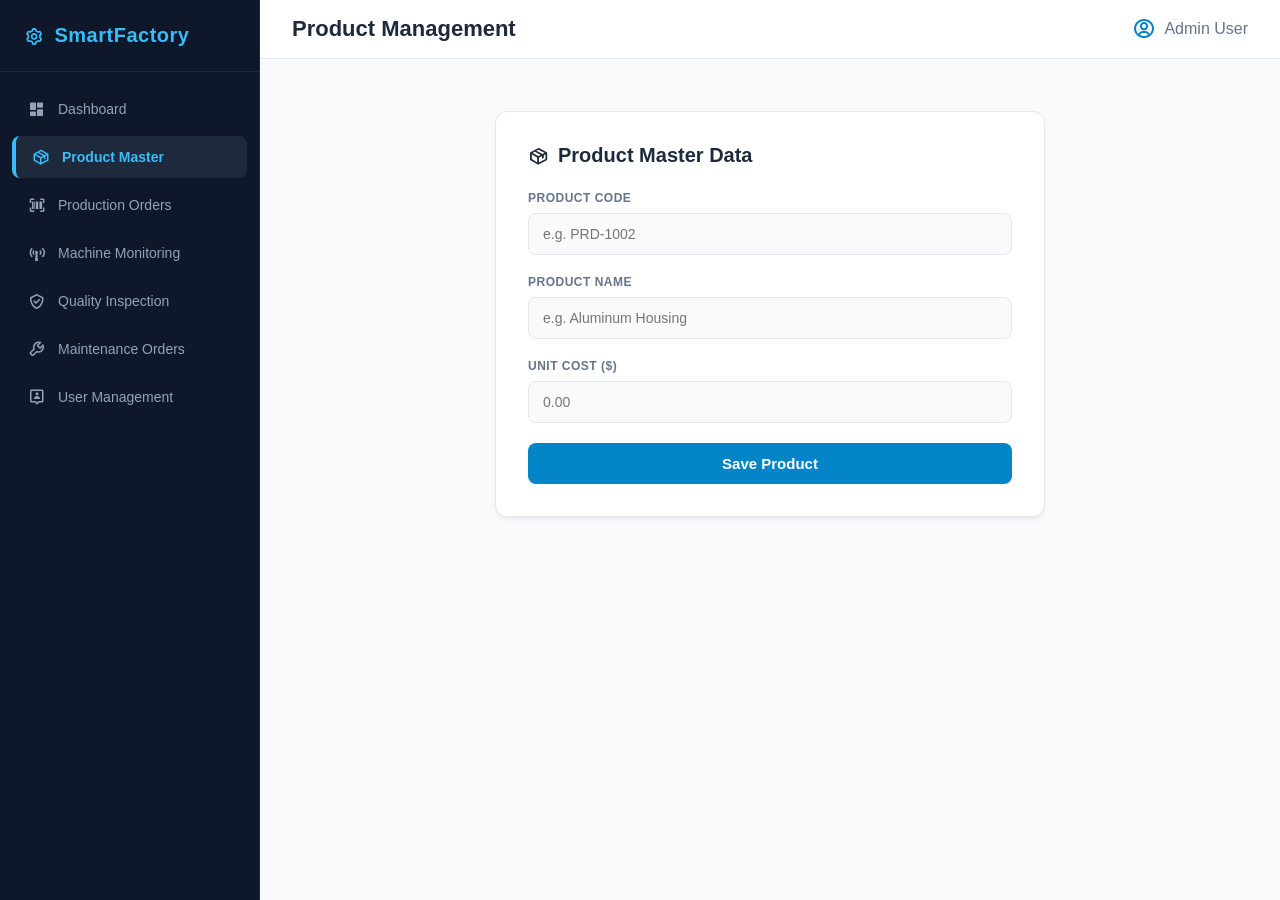
==== src/main/resources/templates/product.html @ 21ee9fc5 "Added machine page" ====
<!DOCTYPE html>
<html lang="en">
<head>
    <meta charset="UTF-8">
    <meta name="viewport" content="width=device-width, initial-scale=1.0">
    <title>Product Master Data</title>
    <link rel="stylesheet" href="../static/css/style.css">
    <link href="https://unpkg.com/boxicons@2.1.4/css/boxicons.min.css" rel="stylesheet">
</head>
<body>
 
    <nav class="sidebar">
        <div class="sidebar-brand">
            <i class='bx bx-cog bx-spin'></i>
            <span>SmartFactory</span>
        </div>
        <ul class="nav-links">
            <li><a href="index.html"><i class='bx bxs-dashboard'></i> Dashboard</a></li>
            <li><a href="product.html" class="active"><i class='bx bx-package'></i> Product Master</a></li>
            <li><a href="production.html"><i class='bx bx-barcode-reader'></i> Production Orders</a></li>
            <li><a href="machine.html"><i class='bx bx-broadcast'></i> Machine Monitoring</a></li>
            <li><a href="quality.html"><i class='bx bx-check-shield'></i> Quality Inspection</a></li>
            <li><a href="maintenance.html"><i class='bx bx-wrench'></i> Maintenance Orders</a></li>
            <li><a href="user.html"><i class='bx bx-user-pin'></i> User Management</a></li>
        </ul>
    </nav>
 
    <main class="main-content">
        <header class="top-bar">
            <h1>Product Management</h1>
            <div class="user-profile">
                <i class='bx bx-user-circle'></i>
                <span>Admin User</span>
            </div>
        </header>
 
        <div class="content-body">
            <section class="view-section active">
                <div class="form-card">
                    <h2><i class='bx bx-package'></i> Product Master Data</h2>
                    <form class="factory-form">
                        <div class="form-group">
                            <label>Product Code</label>
                            <input type="text" placeholder="e.g. PRD-1002" required>
                        </div>
                        <div class="form-group">
                            <label>Product Name</label>
                            <input type="text" placeholder="e.g. Aluminum Housing" required>
                        </div>
                        <div class="form-group">
                            <label>Unit Cost ($)</label>
                            <input type="number" step="0.01" placeholder="0.00" required>
                        </div>
                        <button type="submit" class="btn btn-primary">Save Product</button>
                    </form>
                </div>
            </section>
        </div>
    </main>
 
    <div id="toast-notification" class="toast hidden"></div>
    <script src="../static/js/script.js"></script>
</body>
</html>
---- src/main/resources/static/css/style.css ----
/* ==========================================================================
   1. SYSTEM DESIGN TOKENS & VARIABLES
   ========================================================================== */
:root {
    /* Main Layout Theme Blocks */
    --bg-primary: #f8fafc;
    --sidebar-bg: #0f172a;
    --sidebar-text: #94a3b8;
    --sidebar-active: #38bdf8;
    --card-bg: #ffffff;
    --text-main: #1e293b;
    --text-muted: #64748b;
   
    /* Semantic Action Highlights */
    --accent-color: #0284c7;
    --accent-hover: #0369a1;
    --danger-color: #ef4444;
    --danger-hover: #dc2626;
    --border-color: #e2e8f0;
   
    /* Layout Profiles & Shadows */
    --radius: 12px;
    --shadow: 0 4px 6px -1px rgb(0 0 0 / 0.05), 0 2px 4px -2px rgb(0 0 0 / 0.05);
   
    /* Global Transitions */
    --transition-speed: 0.2s;
}
 
/* ==========================================================================
   2. GLOBAL CORE RESET & BASE STYLES
   ========================================================================== */
* {
    margin: 0;
    padding: 0;
    box-sizing: border-box;
    font-family: 'Segoe UI', -apple-system, BlinkMacSystemFont, Roboto, sans-serif;
}
 
body {
    background-color: var(--bg-primary);
    color: var(--text-main);
    display: flex;
    min-height: 100vh;
    overflow-x: hidden;
}
 
/* ==========================================================================
   3. PERSISTENT SIDEBAR PANEL MECHANICS
   ========================================================================== */
.sidebar {
    width: 260px;
    background-color: var(--sidebar-bg);
    color: white;
    display: flex;
    flex-direction: column;
    position: fixed;
    height: 100vh;
    left: 0;
    top: 0;
    z-index: 100;
    border-right: 1px solid #1e293b;
}
 
.sidebar-brand {
    padding: 24px;
    font-size: 20px;
    font-weight: 700;
    letter-spacing: 0.5px;
    display: flex;
    align-items: center;
    gap: 10px;
    border-bottom: 1px solid #1e293b;
    color: var(--sidebar-active);
}
 
.nav-links {
    list-style: none;
    padding: 16px 12px;
}
 
.nav-links li {
    margin-bottom: 6px;
}
 
.nav-links a {
    display: flex;
    align-items: center;
    gap: 12px;
    padding: 12px 16px;
    color: var(--sidebar-text);
    text-decoration: none;
    font-weight: 500;
    font-size: 14px;
    border-radius: 8px;
    transition: all var(--transition-speed) ease;
}
 
.nav-links a i {
    font-size: 18px;
}
 
/* Navigation Links State Interactivity */
.nav-links a:hover {
    color: white;
    background-color: #1e293b;
}
 
.nav-links a.active {
    border-left: 4px solid var(--sidebar-active);
    background-color: #1e293b;
    color: var(--sidebar-active);
    font-weight: 600;
}
 
/* ==========================================================================
   4. WORKING COMPONENT VIEWPORT LAYOUT
   ========================================================================== */
.main-content {
    margin-left: 260px;
    flex: 1;
    display: flex;
    flex-direction: column;
    min-width: 0;
}
 
/* Top System Status Header Bar */
.top-bar {
    background-color: var(--card-bg);
    padding: 16px 32px;
    display: flex;
    justify-content: space-between;
    align-items: center;
    border-bottom: 1px solid var(--border-color);
}
 
.top-bar h1 {
    font-size: 22px;
    font-weight: 600;
    color: var(--text-main);
}
 
/* User Identity Indicator Element */
.user-profile {
    display: flex;
    align-items: center;
    gap: 8px;
    font-weight: 500;
    color: var(--text-muted);
}
 
.user-profile i {
    font-size: 24px;
    color: var(--accent-color);
}
 
/* Workspace Frame Container */
.content-body {
    padding: 32px;
    flex: 1;
}
 
/* Render Animations for Transitions Between Views */
.view-section {
    display: none;
}
 
.view-section.active {
    display: block;
    animation: slideUpFade 0.4s cubic-bezier(0.16, 1, 0.3, 1) forwards;
}
 
@keyframes slideUpFade {
    from {
        opacity: 0;
        transform: translateY(12px);
    }
    to {
        opacity: 1;
        transform: translateY(0);
    }
}
 
/* ==========================================================================
   5. COMPONENT WRAPPERS AND DASHBOARD CARDS
   ========================================================================== */
.welcome-card {
    background: linear-gradient(135deg, #0284c7 0%, #0369a1 100%);
    color: white;
    padding: 40px;
    border-radius: var(--radius);
    box-shadow: var(--shadow);
}
 
.welcome-card h2 {
    font-size: 28px;
    margin-bottom: 12px;
    color: white;
    text-align: left;
}
 
.welcome-card p {
    opacity: 0.9;
    font-size: 16px;
    max-width: 650px;
    line-height: 1.6;
}
 
.form-card {
    background-color: var(--card-bg);
    max-width: 550px;
    margin: 20px auto 0 auto;
    padding: 32px;
    border-radius: var(--radius);
    border: 1px solid var(--border-color);
    box-shadow: var(--shadow);
}
 
.form-card h2 {
    font-size: 20px;
    margin-bottom: 24px;
    display: flex;
    align-items: center;
    gap: 10px;
    color: var(--text-main);
    text-align: left;
}
 
/* ==========================================================================
   6. CONTROL INPUT DRIVERS & SELECTION CONTROLS
   ========================================================================== */
.form-group {
    margin-bottom: 20px;
}
 
.form-group label {
    display: block;
    font-size: 12px;
    font-weight: 600;
    margin-bottom: 8px;
    color: var(--text-muted);
    text-transform: uppercase;
    letter-spacing: 0.5px;
}
 
input, select {
    width: 100%;
    padding: 12px 14px;
    font-size: 14px;
    color: var(--text-main);
    background-color: #fafafa;
    border: 1px solid var(--border-color);
    border-radius: 8px;
    outline: none;
    transition: all var(--transition-speed) ease;
}
 
input:focus, select:focus {
    border-color: var(--accent-color);
    background-color: white;
    box-shadow: 0 0 0 3px rgba(2, 132, 199, 0.15);
}
 
input[type="date"] {
    text-transform: uppercase;
    font-size: 13px;
    color: var(--text-main);
}

.hidden {
    display: none !important;
}
 
/* ==========================================================================
   7. SELECTION UTILITY ACTION BUTTONS
   ========================================================================== */
.btn {
    display: inline-flex;
    justify-content: center;
    align-items: center;
    width: 100%;
    padding: 12px 24px;
    font-size: 15px;
    font-weight: 600;
    border-radius: 8px;
    border: none;
    cursor: pointer;
    transition: background var(--transition-speed) ease, transform 0.1s ease;
}
 
.btn:active {
    transform: scale(0.99);
}
 
.btn-primary {
    background-color: var(--accent-color);
    color: white;
}
 
.btn-primary:hover {
    background-color: var(--accent-hover);
}
 
.btn-danger {
    background-color: var(--danger-color);
    color: white;
}
 
.btn-danger:hover {
    background-color: var(--danger-hover);
}
 
/* ==========================================================================
   8. REAL-TIME INTERACTION OVERLAY TOAST BANNERS
   ========================================================================== */
.toast {
    position: fixed;
    bottom: 24px;
    right: 24px;
    background-color: #1e293b;
    color: white;
    padding: 16px 24px;
    border-radius: 8px;
    box-shadow: 0 10px 15px -3px rgb(0 0 0 / 0.1), 0 4px 6px -4px rgb(0 0 0 / 0.1);
    font-weight: 500;
    font-size: 14px;
    z-index: 1000;
    transform: translateY(0);
    opacity: 1;
    transition: transform 0.3s cubic-bezier(0.16, 1, 0.3, 1), opacity 0.3s ease;
}
 
.toast.hidden {
    opacity: 0;
    transform: translateY(20px);
    pointer-events: none;
}
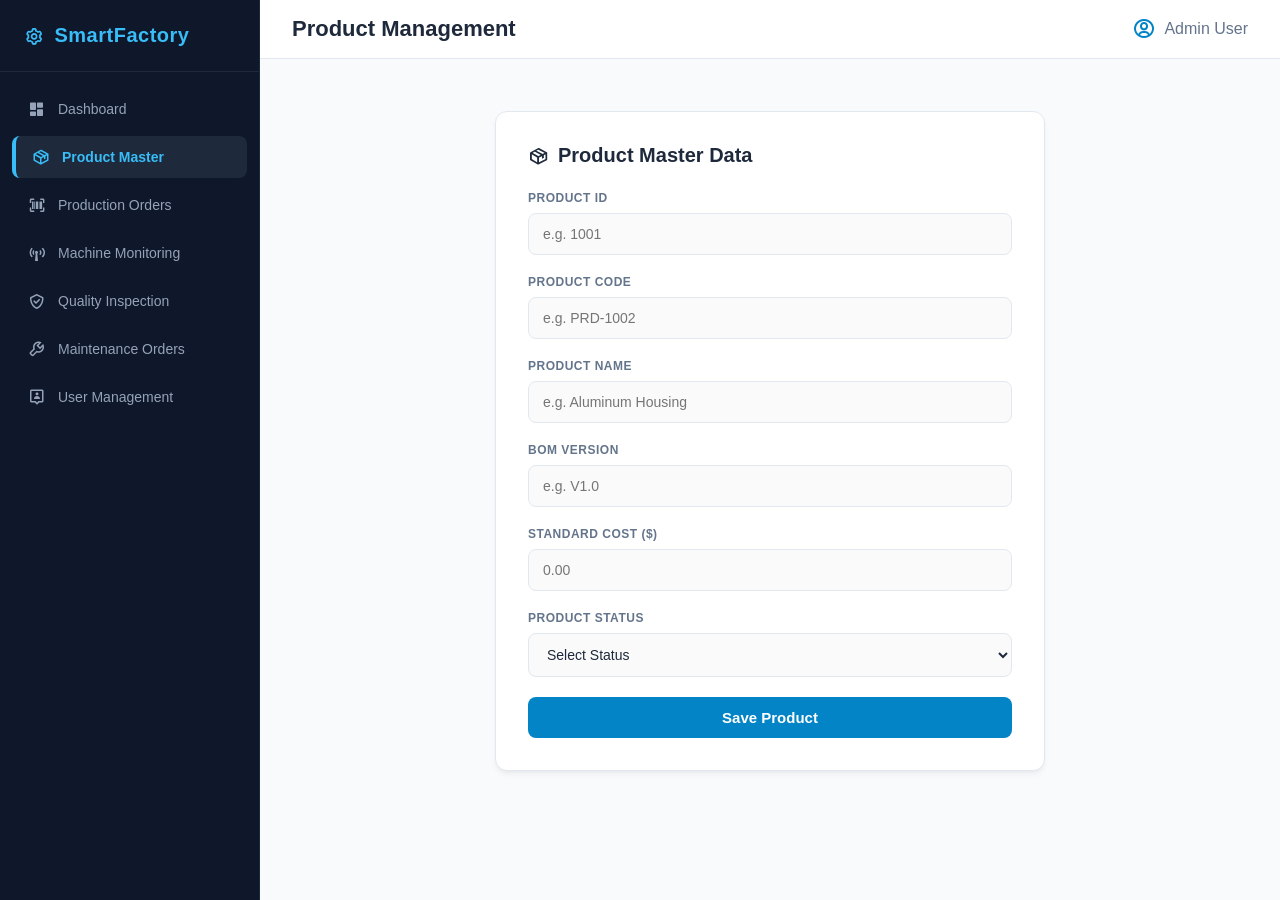
==== commit 3b50e258: "Updated UI" ====
--- a/src/main/resources/templates/product.html
+++ b/src/main/resources/templates/product.html
@@ -40,6 +40,10 @@
                     <h2><i class='bx bx-package'></i> Product Master Data</h2>
                     <form class="factory-form">
                         <div class="form-group">
+                            <label>Product ID</label>
+                            <input type="text" placeholder="e.g. 1001" required>
+                        </div>
+                        <div class="form-group">
                             <label>Product Code</label>
                             <input type="text" placeholder="e.g. PRD-1002" required>
                         </div>
@@ -48,11 +52,25 @@
                             <input type="text" placeholder="e.g. Aluminum Housing" required>
                         </div>
                         <div class="form-group">
-                            <label>Unit Cost ($)</label>
+                            <label>BOM Version</label>
+                            <input type="text" placeholder="e.g. V1.0" required>
+                        </div>
+                        <div class="form-group">
+                            <label>Standard Cost ($)</label>
                             <input type="number" step="0.01" placeholder="0.00" required>
+                        </div>
+                        <div class="form-group">
+                            <label>Product Status</label>
+                            <select required>
+                                <option value="">Select Status</option>
+                                <option value="active">Active</option>
+                                <option value="inactive">Inactive</option>
+                                <option value="phased_out">Phased Out</option>
+                            </select>
                         </div>
                         <button type="submit" class="btn btn-primary">Save Product</button>
                     </form>
+
                 </div>
             </section>
         </div>
